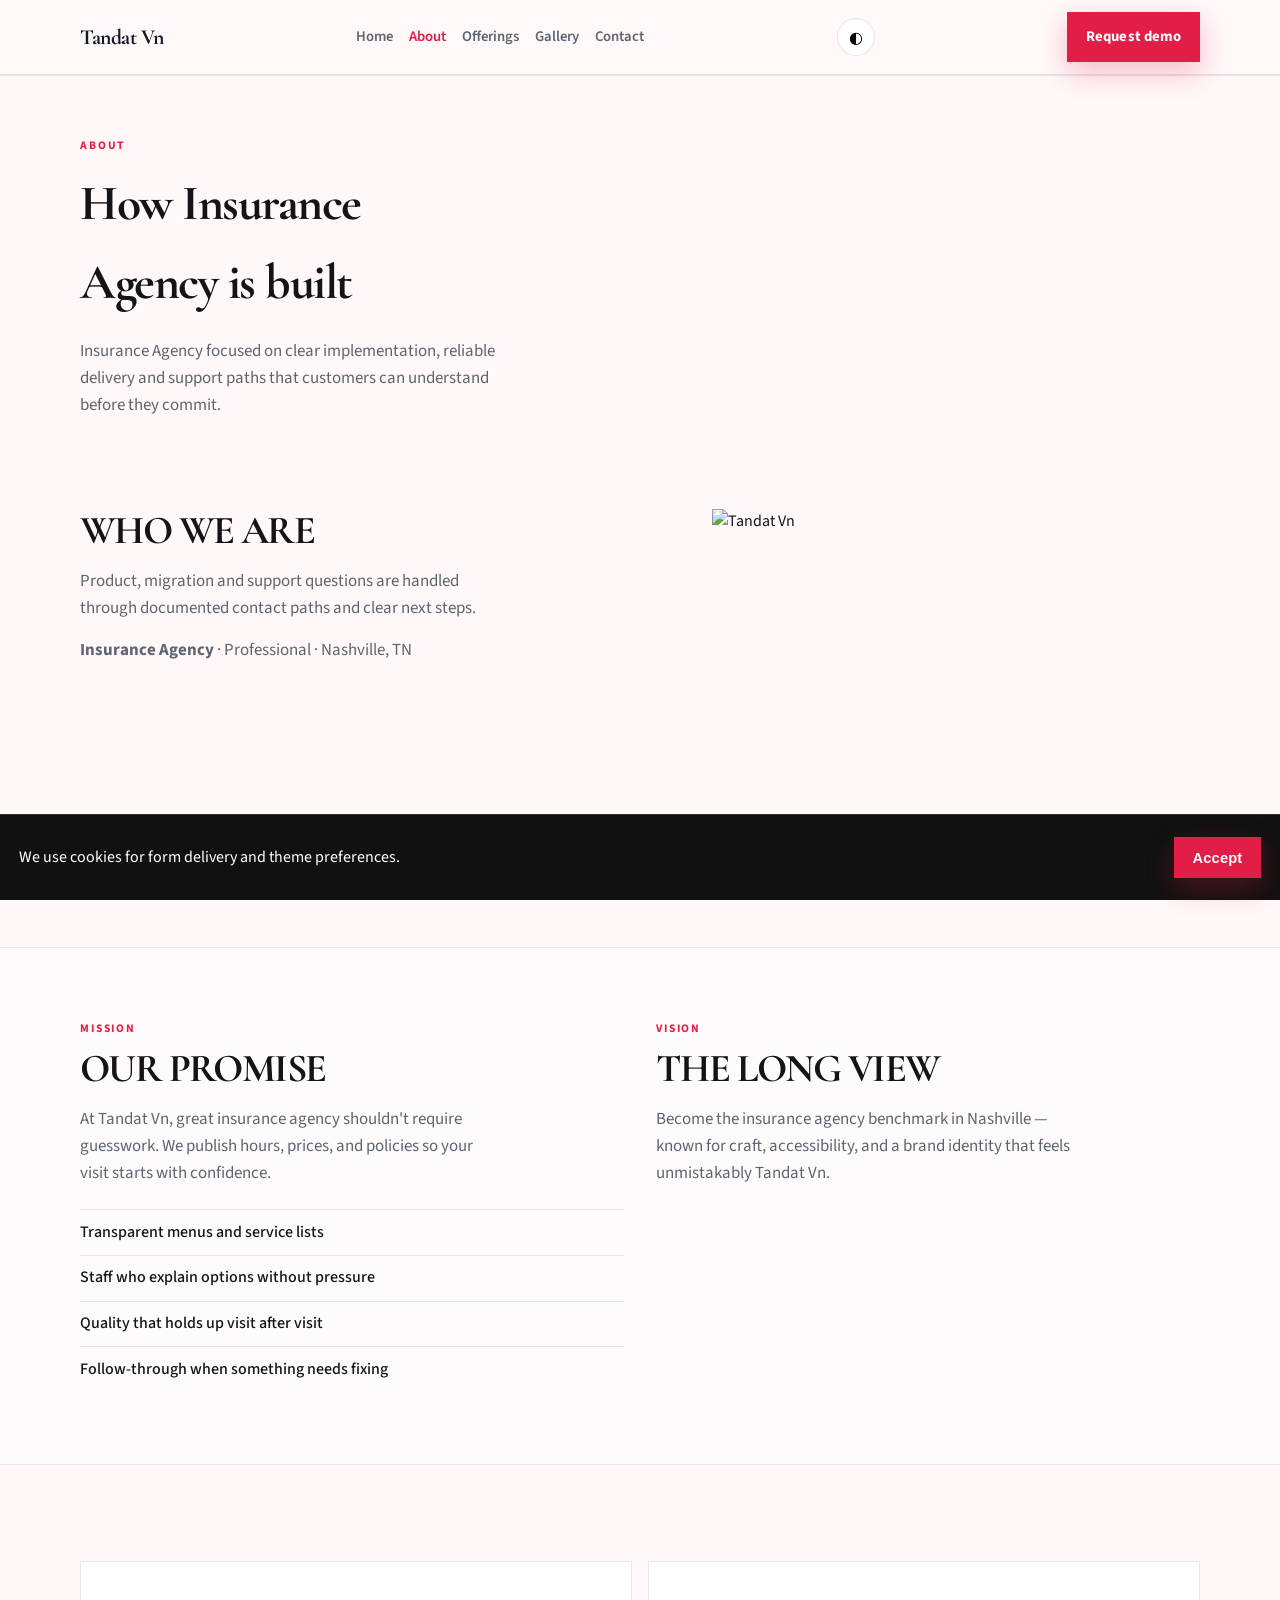
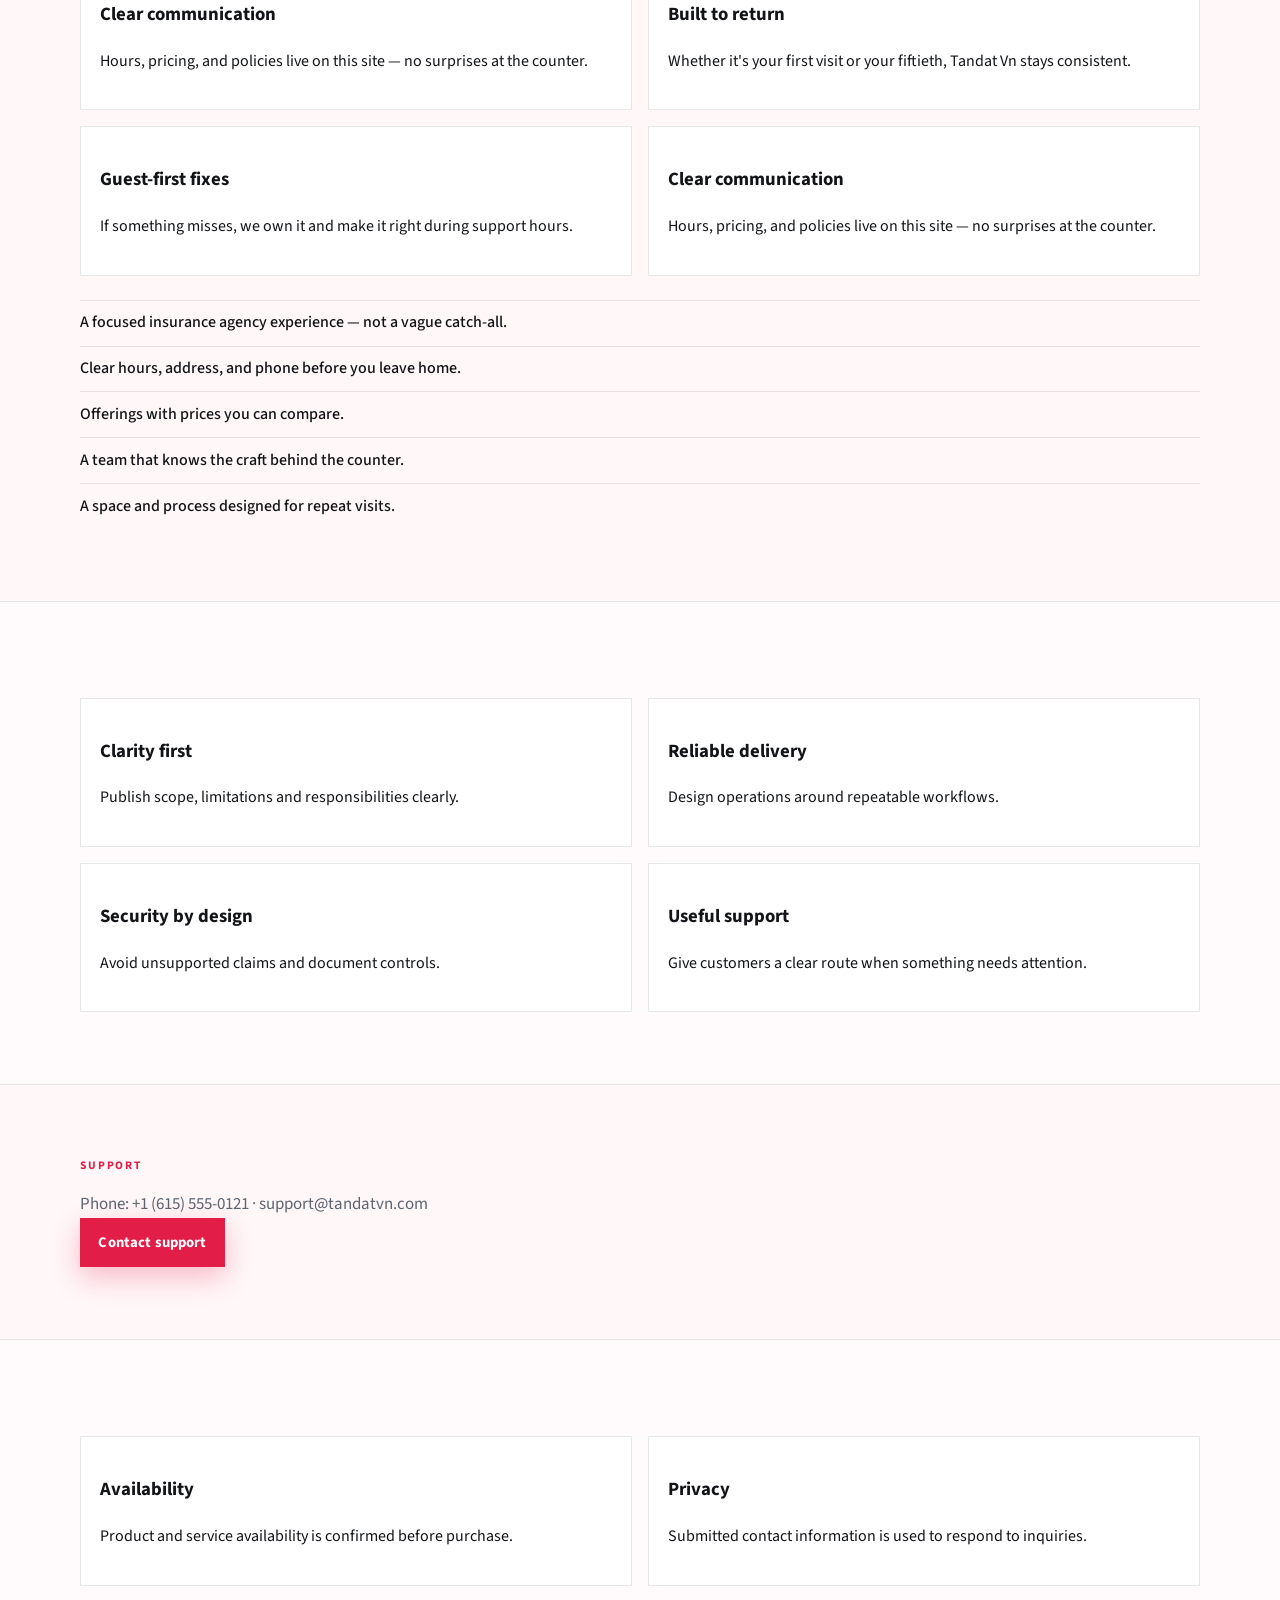
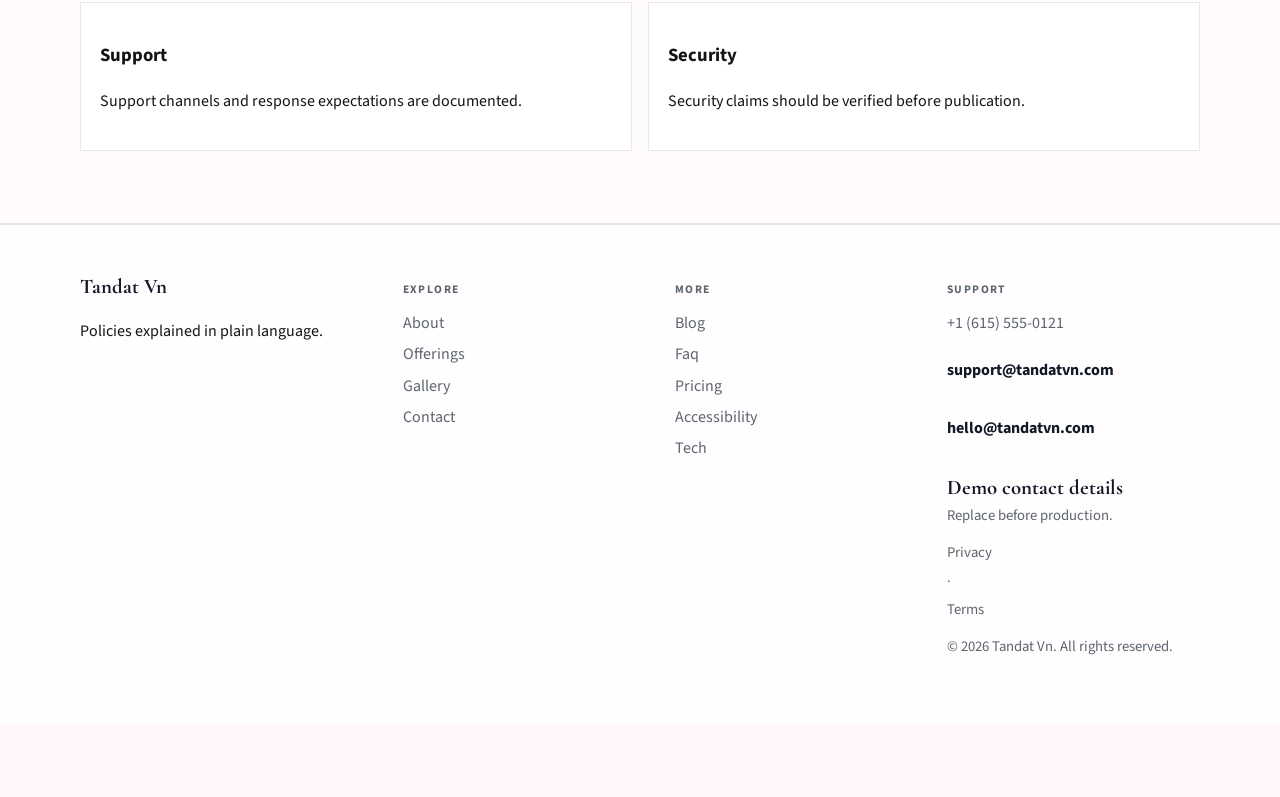
==== about.html @ 9e5266d1 "Publish company website" ====
<!DOCTYPE html>
<html lang="en">
<head>
  <meta charset="UTF-8" />
  <meta name="viewport" content="width=device-width, initial-scale=1" />
  <title>About | Tandat Vn</title>
  <meta name="description" content="Insurance Agency focused on clear implementation, reliable delivery and support paths that customers can understand before they commit." />
  <meta property="og:title" content="About | Tandat Vn" />
  <meta property="og:description" content="Insurance Agency focused on clear implementation, reliable delivery and support paths that customers can understand before they commit." />
  <meta property="og:type" content="website" />
  <meta name="twitter:card" content="summary_large_image" />
  <meta name="twitter:title" content="About | Tandat Vn" />
  <meta name="twitter:description" content="Insurance Agency focused on clear implementation, reliable delivery and support paths that customers can understand before they commit." />
  <meta property="og:image" content="assets/img-1.jpg" />
  <meta name="twitter:image" content="assets/img-1.jpg" />
  <meta property="og:url" content="https://tandat-vn.github.io" />
  <script type="application/ld+json">{"@context": "https://schema.org", "@type": "LocalBusiness", "name": "Tandat Vn", "description": "Policies explained in plain language.", "url": "https://tandat-vn.github.io", "image": "assets/img-1.jpg"}</script>
<script type="application/ld+json">{"@context": "https://schema.org", "@type": "FAQPage", "mainEntity": [{"@type": "Question", "name": "Where are you?", "acceptedAnswer": {"@type": "Answer", "text": "501 Broadway, Nashville, TN. See the map on Visit."}}, {"@type": "Question", "name": "How do I reach support?", "acceptedAnswer": {"@type": "Answer", "text": "Use the Contact form or email support@tandatvn.com. We reply during open hours."}}, {"@type": "Question", "name": "How do I book?", "acceptedAnswer": {"@type": "Answer", "text": "Send a message on Contact, email bookings@tandatvn.com, or call +1 (615) 555-0121."}}, {"@type": "Question", "name": "Are prices current?", "acceptedAnswer": {"@type": "Answer", "text": "Listed prices are current and may shift with seasons — we update this site when they do."}}, {"@type": "Question", "name": "Do you take groups?", "acceptedAnswer": {"@type": "Answer", "text": "Yes for many bookings — tell us the size and date and we'll confirm what Tandat Vn can host."}}, {"@type": "Question", "name": "What should I bring?", "acceptedAnswer": {"@type": "Answer", "text": "Just yourself (and any notes on allergies, sizes, or preferences). We'll handle the rest."}}, {"@type": "Question", "name": "Where can I read updates?", "acceptedAnswer": {"@type": "Answer", "text": "Blog and Journal pages publish changes before social media."}}, {"@type": "Question", "name": "How do I join the team?", "acceptedAnswer": {"@type": "Answer", "text": "Open roles are listed on Careers — we reply to every application."}}, {"@type": "Question", "name": "Is the space accessible?", "acceptedAnswer": {"@type": "Answer", "text": "See our Accessibility page for entrance, seating and restroom notes."}}, {"@type": "Question", "name": "Can I book for someone else?", "acceptedAnswer": {"@type": "Answer", "text": "Yes — include their name and preferences in the contact form."}}]}</script>
<script type="application/ld+json">{"@context": "https://schema.org", "@type": "WebSite", "name": "Tandat Vn", "url": "https://tandat-vn.github.io", "description": "Policies explained in plain language."}</script>
  <link rel="alternate" hreflang="en" href="index.html" />
  <link rel="alternate" hreflang="x-default" href="index.html" />
  <meta name="theme-color" content="#111111" />
  <link rel="preconnect" href="https://fonts.googleapis.com" />
  <link rel="preconnect" href="https://fonts.gstatic.com" crossorigin />
  <link href="https://fonts.googleapis.com/css2?family=Cormorant+Garamond:wght@600;700&family=Source+Sans+3:wght@400;500;600;700&display=swap" rel="stylesheet" />
  <link rel="stylesheet" href="styles.css" />
  <link rel="icon" href="favicon.svg" type="image/svg+xml" />
</head>
<body>

  <header class="top">
    <div class="shell bar">
      <a class="logo" href="index.html">Tandat Vn</a>
      <button class="nav-toggle" type="button" aria-label="Open menu" data-nav-toggle>
        <span></span><span></span><span></span>
      </button>
      <nav data-nav><a href="index.html">Home</a><a href="about.html" class="on">About</a><a href="offerings.html">Offerings</a><a href="gallery.html">Gallery</a><a href="contact.html">Contact</a></nav>
      <button type="button" class="theme-toggle" data-theme-toggle aria-label="Toggle dark mode">◐</button>
      <a class="cta" href="contact.html" data-open-book>Request demo</a>
    </div>
  </header>  <main class="page">
    <section class="page-hero"><div class="shell">
      <p class="eyebrow">About</p>
      <h1>How Insurance Agency is built</h1>
      <p class="lead">Insurance Agency focused on clear implementation, reliable delivery and support paths that customers can understand before they commit.</p>
    </div></section>
    <section class="block"><div class="shell split">
      <div><h2>Who we are</h2><p class="lead">Product, migration and support questions are handled through documented contact paths and clear next steps.</p>
      <p class="lead"><strong>Insurance Agency</strong> · Professional · Nashville, TN</p></div>
      <img class="solo" src="assets/img-4.jpg" alt="Tandat Vn" />
    </div></section>
    <section class="block tint"><div class="shell two-col">
      <article><p class="eyebrow">Mission</p><h2>Our promise</h2><p class="lead">At Tandat Vn, great insurance agency shouldn't require guesswork. We publish hours, prices, and policies so your visit starts with confidence.</p>
      <ul class="checks"><li>Transparent menus and service lists</li><li>Staff who explain options without pressure</li><li>Quality that holds up visit after visit</li><li>Follow-through when something needs fixing</li></ul></article>
      <article><p class="eyebrow">Vision</p><h2>The long view</h2><p class="lead">Become the insurance agency benchmark in Nashville — known for craft, accessibility, and a brand identity that feels unmistakably Tandat Vn.</p></article>
    </div></section>
    <section class="block"><div class="shell"><div class="value-grid"><article><h3>Clear communication</h3><p>Hours, pricing, and policies live on this site — no surprises at the counter.</p></article>
<article><h3>Built to return</h3><p>Whether it&#x27;s your first visit or your fiftieth, Tandat Vn stays consistent.</p></article>
<article><h3>Guest-first fixes</h3><p>If something misses, we own it and make it right during support hours.</p></article>
<article><h3>Clear communication</h3><p>Hours, pricing, and policies live on this site — no surprises at the counter.</p></article></div><ul class="checks" style="margin-top:1.5rem"><li>A focused insurance agency experience — not a vague catch-all.</li>
<li>Clear hours, address, and phone before you leave home.</li>
<li>Offerings with prices you can compare.</li>
<li>A team that knows the craft behind the counter.</li>
<li>A space and process designed for repeat visits.</li></ul></div></section>
    <section class="block tint"><div class="shell"><div class="value-grid"><article><h3>Clarity first</h3><p>Publish scope, limitations and responsibilities clearly.</p></article>
<article><h3>Reliable delivery</h3><p>Design operations around repeatable workflows.</p></article>
<article><h3>Security by design</h3><p>Avoid unsupported claims and document controls.</p></article>
<article><h3>Useful support</h3><p>Give customers a clear route when something needs attention.</p></article></div></div></section>
    
    <section class="block"><div class="shell"><p class="eyebrow">Support</p><p class="lead">Phone: +1 (615) 555-0121 · support@tandatvn.com</p>
    <a class="btn solid" href="contact.html">Contact support</a></div></section>
    <section class="block tint"><div class="shell"><div class="value-grid"><article><h3>Availability</h3><p>Product and service availability is confirmed before purchase.</p></article>
<article><h3>Privacy</h3><p>Submitted contact information is used to respond to inquiries.</p></article>
<article><h3>Support</h3><p>Support channels and response expectations are documented.</p></article>
<article><h3>Security</h3><p>Security claims should be verified before publication.</p></article></div></div></section>
  </main>
  <footer class="foot">
    <div class="shell foot-grid">
      <div>
        <strong>Tandat Vn</strong>
        <p>Policies explained in plain language.</p>
        
      </div>
      <div>
        <p class="fh">Explore</p>
        <a href="about.html">About</a><a href="offerings.html">Offerings</a><a href="gallery.html">Gallery</a><a href="contact.html">Contact</a>
      </div>
      <div>
        <p class="fh">More</p>
        <a href="blog.html">Blog</a><a href="faq.html">Faq</a><a href="pricing.html">Pricing</a><a href="accessibility.html">Accessibility</a><a href="tech.html">Tech</a>
      </div>
      <div>
        <p class="fh">Support</p>
        <a href="tel:+16155550121">+1 (615) 555-0121</a>
        <p class="mail-plain">support@tandatvn.com</p>
        <p class="mail-plain">hello@tandatvn.com</p>
        
        <p class="foot-meta"><strong>Demo contact details</strong><br/>Replace before production.</p>
        <p class="foot-meta"><a href="privacy.html">Privacy</a> · <a href="terms.html">Terms</a></p>
        <p class="foot-meta">© 2026 Tandat Vn. All rights reserved.</p>
      </div>
    </div>
  </footer>
  <div class="cookie-bar" data-cookie-bar hidden>
    <p>We use cookies for form delivery and theme preferences.</p>
    <button type="button" class="btn solid" data-cookie-accept>Accept</button>
  </div>
  <div class="mobile-cta">
    <a href="tel:+16155550121">Call</a>
    <button type="button" data-open-book>Contact sales</button>
    
  </div>
  <div class="toast" data-toast hidden></div>

  <div class="modal" data-book-modal hidden>
    <div class="modal-card">
      <button class="modal-close" type="button" data-close-book aria-label="Close">×</button>
      <p class="eyebrow">Quick request</p>
      <h3>Contact Tandat Vn</h3>
      <p class="lead">Send the essentials and we will reply by email.</p>
      <form class="contact-form compact" data-quick-book data-support="support@tandatvn.com">
        <label>Name<input name="name" required placeholder="Your name" /></label>
        <label>Email<input type="email" name="email" required placeholder="you@email.com" /></label>
        <label>Timing<input name="when" required placeholder="Preferred date or timeline" /></label>
        <label>Notes<textarea name="message" rows="3" placeholder="Project, product, service or other details…"></textarea></label>
        <button class="btn solid" type="submit">Contact sales</button>
      </form>
    </div>
  </div>

  <div class="lightbox" data-lightbox hidden>
    <button class="modal-close" type="button" data-lightbox-close aria-label="Close">×</button>
    <img data-lightbox-img alt="" />
    <div class="lightbox-nav">
      <button type="button" data-lightbox-prev>‹</button>
      <button type="button" data-lightbox-next>›</button>
    </div>
  </div>
  <script src="site.js"></script>
</body></html>
---- styles.css ----
:root {
  --ink:#121417; --muted:#5c6570; --paper:#fff7f8;
  --accent:#e11d48; --deep:#111827; --line:rgba(18,20,23,.10);
  --display:"Cormorant Garamond",Georgia,"Times New Roman",serif;
  --body:"Source Sans 3","Segoe UI",sans-serif; --shell:1120px;
  --radius:16px;
}
*{box-sizing:border-box} html{scroll-behavior:smooth}
body{margin:0;font-family:var(--body);color:var(--ink);background:var(--paper);line-height:1.6;padding-bottom:72px;-webkit-font-smoothing:antialiased}
a{color:inherit;text-decoration:none} img{max-width:100%;display:block}
.shell{width:min(var(--shell),calc(100% - 2.4rem));margin-inline:auto}
.sr{position:absolute;left:-9999px}
.mail-plain{display:inline-block;font-weight:700;color:var(--deep);word-break:break-all}
.support-banner{padding:1.25rem 1.35rem;margin:0 0 1.5rem;border:1px solid var(--line);border-left:4px solid var(--accent);background:#fff;border-radius:var(--radius)}
.support-mail{margin:.35rem 0 .5rem;font-family:var(--display);font-size:clamp(1.4rem,3vw,2rem);font-weight:700;color:var(--deep)}
.form-success{margin-top:1.2rem;padding:1.4rem;border:1px solid color-mix(in srgb,var(--accent) 35%,var(--line));background:#fff;border-radius:var(--radius)}
.form-success h3{margin:0 0 .5rem;font-family:var(--display);font-size:1.6rem}
.form-success[hidden],.contact-form[hidden]{display:none !important}
.contact-form select{width:100%;padding:.85rem 1rem;border:1px solid var(--line);border-radius:8px;font:inherit;background:#fff}
.top{position:sticky;top:0;z-index:40;backdrop-filter:blur(14px);background:color-mix(in srgb,var(--paper) 90%,white);border-bottom:1px solid var(--line)}
.bar{min-height:74px;display:flex;align-items:center;justify-content:space-between;gap:1rem;position:relative}
.logo{font-family:var(--display);font-weight:700;font-size:1.35rem;color:var(--deep);letter-spacing:-.02em}
nav{display:flex;flex-wrap:wrap;gap:1rem;font-weight:600;font-size:.92rem;color:var(--muted)}
nav a.on,nav a:hover{color:var(--accent)}
.nav-toggle{display:none;flex-direction:column;gap:5px;background:transparent;border:0;padding:.4rem;cursor:pointer}
.nav-toggle span{display:block;width:22px;height:2px;background:var(--deep)}
.cta,.btn{display:inline-flex;align-items:center;justify-content:center;padding:.8rem 1.15rem;border-radius:var(--radius);font-weight:700;font-size:.92rem;border:0;cursor:pointer;letter-spacing:.01em}
.cta,.btn.solid{background:var(--accent);color:#fff}
.btn.line{border:1px solid rgba(255,255,255,.55);color:#fff;background:transparent}
.btn.quiet{border:1px solid var(--line);background:#fff;color:var(--ink)}
.hero{position:relative;min-height:92vh;display:grid;align-items:end;color:#fff;overflow:hidden}
.hero-bg{position:absolute;inset:0;background-size:cover;background-position:center center;background-repeat:no-repeat}
.hero-shade{position:absolute;inset:0;background:linear-gradient(115deg,rgba(10,12,16,.72),rgba(10,12,16,.18))}
.hero-photo img{width:100%;aspect-ratio:16/9;object-fit:cover;object-position:center;display:block;max-height:min(78vh,900px)}
.hero-copy{position:relative;z-index:2;padding:5rem 0 3.8rem;max-width:720px}
.brand{margin:0 0 .75rem;font-family:var(--display);font-size:clamp(1.85rem,3.6vw,2.7rem);font-weight:700}
.hero h1,.page-hero h1{margin:0;font-family:var(--display);letter-spacing:-.03em;font-weight:700}
.hero h1{font-size:clamp(2.15rem,5.2vw,3.55rem);max-width:15ch;line-height:1.05}
.lede{margin:1.15rem 0 0;max-width:42ch;color:rgba(255,255,255,.9);font-size:1.08rem}
.actions{display:flex;flex-wrap:wrap;gap:.75rem;margin-top:1.7rem}
.promo{display:flex;justify-content:space-between;gap:1rem;align-items:center;margin:1.35rem auto;padding:1.05rem 1.25rem;background:#fff;border:1px solid var(--line);border-radius:var(--radius);box-shadow:0 8px 28px rgba(18,20,23,.04)}
.promo p{margin:0;font-weight:600}
.promo a{font-weight:800;color:var(--accent);white-space:nowrap}
.strip{border-bottom:1px solid var(--line);background:rgba(255,255,255,.5)}
.strip-row{display:flex;flex-wrap:wrap;gap:.8rem 1.5rem;padding:1.05rem 0;font-weight:700;color:var(--deep);font-size:.95rem}
.stats-band{border-bottom:1px solid var(--line);background:rgba(255,255,255,.72)}
.stats-row{display:grid;grid-template-columns:repeat(4,1fr);gap:1rem;padding:1.55rem 0}
.stat b{display:block;font-family:var(--display);font-size:1.65rem;color:var(--deep)}
.stat span{display:block;margin-top:.25rem;color:var(--muted);font-size:.88rem}
.mosaic{display:grid;grid-template-columns:1.2fr 1fr 1fr;gap:.85rem}
.mosaic img{width:100%;aspect-ratio:4/3;object-fit:cover;object-position:center;border-radius:var(--radius);display:block}
.block{padding:4.8rem 0}.block.tint{background:rgba(255,255,255,.58);border-block:1px solid var(--line)}
.eyebrow{margin:0 0 .55rem;font-size:.72rem;font-weight:700;letter-spacing:.16em;text-transform:uppercase;color:var(--accent)}
h2{margin:0;font-family:var(--display);font-size:clamp(1.85rem,3.1vw,2.55rem);letter-spacing:-.03em;max-width:18ch;line-height:1.1}
.lead{margin:.95rem 0 0;color:var(--muted);max-width:52ch;font-size:1.06rem}
.split{display:grid;grid-template-columns:1.1fr .9fr;gap:2.2rem;align-items:start}
.amenity-grid,.contact-grid,.newsletter{display:grid;grid-template-columns:1.1fr .9fr;gap:2.2rem;align-items:start}
.checks,.why,.hours{margin:1.35rem 0 0;padding:0;list-style:none}
.checks li,.why li,.hours li{padding:.6rem 0;border-top:1px solid var(--line);font-weight:500}
.hours-card,.card{background:#fff;border:1px solid var(--line);border-radius:var(--radius);padding:1.4rem;box-shadow:0 10px 30px rgba(18,20,23,.035)}
.card-actions{display:flex;flex-wrap:wrap;gap:.6rem;margin-top:1rem}
.stack-card p{margin:0 0 1rem}
.about-photos{display:grid;gap:.85rem}
.about-photos img,.solo{width:100%;aspect-ratio:4/3;object-fit:cover;object-position:center;border-radius:var(--radius)}
.solo.wide{aspect-ratio:16/9;margin-top:1rem}
.menu-grid{margin-top:2rem;display:grid;grid-template-columns:repeat(3,1fr);gap:1rem}
.menu-list{margin-top:1.5rem;display:grid;gap:.85rem}
.menu-list .item{padding:1.1rem 1.2rem}
.item{background:#fff;border:1px solid var(--line);border-radius:var(--radius);padding:1.2rem;position:relative;box-shadow:0 8px 24px rgba(18,20,23,.03)}
.item.soft{background:color-mix(in srgb,var(--paper) 70%,white)}
.item-top{display:flex;justify-content:space-between;gap:.5rem;align-items:baseline}
.item h3{margin:0 0 .35rem;font-family:var(--display);font-size:1.25rem}
.item p{margin:0;color:var(--muted)}
.item .tag{margin-top:.7rem;font-size:.72rem;font-weight:800;letter-spacing:.1em;text-transform:uppercase;color:var(--accent)}
.price{font-weight:700;color:var(--accent);white-space:nowrap}
.process{list-style:none;margin:2rem 0 0;padding:0;display:grid;gap:1rem}
.process li{display:grid;grid-template-columns:64px 1fr;gap:1rem;padding:1rem 0;border-top:1px solid var(--line)}
.process span{font-family:var(--display);font-size:1.5rem;color:var(--accent)}
.quotes{display:grid;grid-template-columns:repeat(3,1fr);gap:1rem;margin-top:1.5rem}
blockquote{margin:0;padding:1.3rem;background:#fff;border:1px solid var(--line);border-radius:var(--radius)}
blockquote p{margin:0;font-family:var(--display);font-size:1.25rem;line-height:1.25}
blockquote footer{margin-top:.85rem;color:var(--muted);font-size:.9rem}
.value-grid,.team-grid{display:grid;grid-template-columns:repeat(2,1fr);gap:1rem;margin-top:1.5rem}
.two-col{display:grid;grid-template-columns:1fr 1fr;gap:2rem;align-items:start}
.value-grid article,.person,.team-card{background:#fff;border:1px solid var(--line);border-radius:var(--radius);padding:1.2rem;overflow:hidden}
.team-card img{width:100%;aspect-ratio:1;object-fit:cover;object-position:center top;border-radius:calc(var(--radius) - 4px);margin:0 0 .85rem;display:block}
.team-card h3{margin:0 0 .25rem;font-family:var(--display);font-size:1.2rem}
.team-card .eyebrow{margin:0 0 .5rem}
.team-card p:last-child{margin:0;color:var(--muted);line-height:1.55}
.person .role{color:var(--accent);font-weight:700;margin:.2rem 0 .5rem}
img{max-width:100%;height:auto;display:block}
picture,figure{margin:0}
.faq details{border-top:1px solid var(--line);padding:1rem 0}
.faq summary{cursor:pointer;font-weight:700}
.faq p{margin:.6rem 0 0;color:var(--muted)}
.page-hero{padding:3.8rem 0 1.1rem}
.page-hero h1{font-size:clamp(2.1rem,4vw,3.1rem);max-width:16ch}
.page .lead{color:var(--muted)}
.gallery-rich{display:grid;grid-template-columns:repeat(2,1fr);gap:1rem}
.gallery-rich figure{margin:0}
.gallery-rich img{width:100%;aspect-ratio:4/3;object-fit:cover;object-position:center;border-radius:var(--radius)}
.gallery-rich figcaption{margin-top:.45rem;color:var(--muted);font-size:.88rem}
.visit-grid{display:grid;grid-template-columns:.85fr 1.15fr;gap:1.6rem}
.map-wrap{margin-top:1rem;border-radius:var(--radius);overflow:hidden;border:1px solid var(--line);background:#fff}
.map-wrap iframe{width:100%;height:320px;border:0;display:block}
.map-note{margin:.55rem 1rem 1rem;font-size:.9rem}
.map-note a{color:var(--accent);font-weight:700}
.contact-form,.news-form{display:grid;gap:.9rem;margin-top:1rem}
.contact-form label{display:grid;gap:.35rem;font-weight:700;font-size:.9rem}
.contact-form input,.contact-form textarea,.news-form input{width:100%;padding:.9rem 1rem;border:1px solid var(--line);border-radius:8px;font:inherit;background:#fff}
.contact-form input:focus,.contact-form textarea:focus,.contact-form select:focus,.news-form input:focus{outline:2px solid color-mix(in srgb,var(--accent) 45%,white);border-color:var(--accent)}
.news-form{grid-template-columns:1fr auto;align-items:center}
.form-note{margin:0;color:var(--muted);font-size:.88rem}
.cta-band{padding:4rem 0;background:var(--deep);color:#fff}
.cta-band h2{color:#fff;max-width:16ch}
.cta-band p{color:rgba(255,255,255,.86);max-width:46ch}
.center-cta{text-align:center;margin-top:2rem}
.textlink{display:inline-block;margin-top:1rem;font-weight:700;color:var(--accent)}
.foot{border-top:1px solid var(--line);padding:2.8rem 0 3.2rem;background:rgba(255,255,255,.72)}
.foot-grid{display:grid;grid-template-columns:1.2fr 1fr 1fr 1fr;gap:1.2rem}
.fh{font-size:.72rem;font-weight:700;letter-spacing:.12em;text-transform:uppercase;color:var(--muted)}
.foot a{display:block;margin:.35rem 0;color:var(--muted)}
.foot a:hover{color:var(--accent)}
.foot strong{font-family:var(--display);font-size:1.3rem;color:var(--deep)}
.foot-meta{color:var(--muted);font-size:.92rem;line-height:1.55}
.mobile-cta{display:none;position:fixed;left:0;right:0;bottom:0;z-index:50;background:#fff;border-top:1px solid var(--line);grid-template-columns:1fr 1fr 1fr}
.mobile-cta a,.mobile-cta button{text-align:center;padding:.95rem .4rem;font-weight:800;font-size:.85rem;color:var(--deep);background:transparent;border:0;font-family:inherit;cursor:pointer}
.mobile-cta a:nth-child(2),.mobile-cta button:nth-child(2){background:var(--accent);color:#fff}
.toast{position:fixed;left:50%;bottom:5.5rem;transform:translateX(-50%);background:var(--deep);color:#fff;padding:.9rem 1.2rem;border-radius:999px;font-weight:700;z-index:80;box-shadow:0 12px 32px rgba(0,0,0,.22)}
.btn.mini{padding:.45rem .7rem;font-size:.78rem}
.item-actions{display:flex;flex-wrap:wrap;gap:.45rem;margin-top:.9rem}
.offer-tools{margin-bottom:1rem}
.offer-tools input{width:min(420px,100%);padding:.85rem 1rem;border:1px solid var(--line);border-radius:8px;font:inherit;background:#fff}
.saved-tray{margin:1rem 0;padding:1rem;border:1px dashed var(--line);background:#fff;border-radius:var(--radius)}
.saved-tray ul{margin:.5rem 0 1rem;padding-left:1.1rem}
.open-badge{display:inline-flex;align-items:center;gap:.35rem;padding:.35rem .65rem;border-radius:999px;font-size:.75rem;font-weight:800;letter-spacing:.04em;text-transform:uppercase;background:#ecfdf5;color:#166534;border:1px solid #86efac}
.open-badge.closed{background:#fef2f2;color:#991b1b;border-color:#fecaca}
.open-badge.unknown{background:#f8fafc;color:#475569;border-color:#cbd5e1}
.text-cta{border:0;background:transparent;color:var(--accent);font-weight:800;cursor:pointer;font:inherit;padding:0}
.copy-btn{margin-left:.45rem;border:1px solid var(--line);background:#fff;border-radius:6px;padding:.2rem .45rem;font-size:.72rem;font-weight:700;cursor:pointer}
.gal-btn{display:block;width:100%;padding:0;border:0;background:transparent;cursor:zoom-in}
.gal-btn img{width:100%;aspect-ratio:4/3;object-fit:cover;object-position:center;border-radius:var(--radius)}
.modal,.lightbox{position:fixed;inset:0;z-index:90;background:rgba(10,12,16,.72);display:grid;place-items:center;padding:1rem}
.modal[hidden],.lightbox[hidden]{display:none !important}
.modal-card{width:min(480px,100%);background:var(--paper);border-radius:14px;padding:1.4rem 1.4rem 1.2rem;position:relative;border:1px solid var(--line);box-shadow:0 24px 60px rgba(0,0,0,.28)}
.modal-card h3{margin:.2rem 0 .4rem;font-family:var(--display);font-size:1.7rem}
.modal-close{position:absolute;top:.55rem;right:.7rem;border:0;background:transparent;font-size:1.6rem;cursor:pointer;line-height:1;color:var(--muted)}
.contact-form.compact{margin-top:.8rem}
.lightbox img{max-width:min(960px,92vw);max-height:82vh;object-fit:contain;border-radius:10px;background:#000}
.lightbox-nav{position:absolute;bottom:1.2rem;display:flex;gap:.6rem}
.lightbox-nav button{border:0;background:#fff;color:#111;width:44px;height:44px;border-radius:50%;font-size:1.4rem;cursor:pointer}
.item.is-saved{outline:2px solid color-mix(in srgb,var(--accent) 55%,white)}
.item.is-hidden{display:none}
@media(max-width:900px){
  .nav-toggle{display:flex}
  nav{display:none;position:absolute;top:74px;left:0;right:0;background:var(--paper);border-bottom:1px solid var(--line);padding:1rem;flex-direction:column;gap:.9rem}
  nav.open{display:flex}
  .cta{display:none}
  .split,.menu-grid,.quotes,.value-grid,.team-grid,.gallery-rich,.visit-grid,.foot-grid,.amenity-grid,.contact-grid,.newsletter,.news-form,.stats-row,.mosaic,.two-col{grid-template-columns:1fr}
  .mobile-cta{display:grid}
  .promo{flex-direction:column;align-items:flex-start}
}

.cta,.btn.solid{box-shadow:0 10px 28px rgba(225,29,72,.28)}
.hero h1{max-width:14ch}
.promo{border-color:#fda4af;background:#fff1f2}


:root{--radius:0px}.top,.item,.card,.promo,blockquote,.person,.hours-card{border-width:2px;box-shadow:none}.hero{border-bottom:3px solid var(--deep)}.hero h1,h2{text-transform:uppercase;letter-spacing:-.04em}.menu-grid{gap:0}.menu-grid .item{margin:-1px 0 0 -1px}.btn,.cta{border-radius:0}.block{padding:4.5rem 0}

.prose-block .lead.wide{max-width:62ch}
.journal-card,.journal-entry{background:#fff;border:1px solid var(--line);border-radius:var(--radius);padding:1.2rem}
.journal-stack{display:grid;gap:1rem}
.compare-table{width:100%;border-collapse:collapse;margin-top:1rem}
.compare-table th,.compare-table td{border-top:1px solid var(--line);padding:.75rem;text-align:left}
.compare-table th{font-size:.72rem;letter-spacing:.12em;text-transform:uppercase;color:var(--muted)}
.gallery-hero{min-height:46vh;display:grid;align-items:end;color:#fff;background-size:cover;background-position:center;position:relative}
.gallery-hero::before{content:"";position:absolute;inset:0;background:linear-gradient(180deg,rgba(0,0,0,.15),rgba(0,0,0,.65))}
.gallery-hero .shell{position:relative;z-index:1;padding:3rem 0}
.page-hero.wide-hero h1{max-width:24ch}
.mosaic.teaser{grid-template-columns:repeat(3,1fr);max-height:420px;overflow:hidden}
.reveal{opacity:0;transform:translateY(14px);transition:opacity .5s ease,transform .5s ease}
.reveal.is-visible{opacity:1;transform:none}
.theme-toggle{border:1px solid var(--line);background:#fff;border-radius:999px;width:38px;height:38px;cursor:pointer;font-size:1rem}
body.theme-dark{--paper:#0e1114;--ink:#eef2f6;--muted:#9aa8b6;--line:rgba(255,255,255,.12)}
body.theme-dark .block.tint{background:rgba(255,255,255,.04)}
.cookie-bar{position:fixed;bottom:0;left:0;right:0;z-index:60;display:flex;align-items:center;justify-content:space-between;gap:1rem;padding:.85rem 1.2rem;background:#111;color:#fff;border-top:1px solid #333}
.cookie-bar[hidden]{display:none !important}
.insta-grid{display:grid;grid-template-columns:repeat(3,1fr);gap:.65rem}
.insta-cell{position:relative;overflow:hidden;border-radius:var(--radius)}
.insta-cell img{aspect-ratio:1;object-fit:cover;object-position:center;width:100%;display:block}
.insta-cell figcaption{position:absolute;inset:auto 0 0 0;padding:.5rem;font-size:.72rem;background:linear-gradient(transparent,rgba(0,0,0,.75));color:#fff}
.video-wrap{position:relative;padding-top:56.25%;border-radius:var(--radius);overflow:hidden}
.video-wrap iframe{position:absolute;inset:0;width:100%;height:100%;border:0}
.ba-slider{position:relative}
.ba-panels{display:grid;grid-template-columns:1fr 1fr;gap:1rem}
.ba-after{clip-path:inset(0 50% 0 0)}
.faq-page details{border:1px solid var(--line);border-radius:var(--radius);padding:.85rem 1rem;margin-bottom:.65rem;background:#fff}
.faq-page summary{cursor:pointer;font-weight:700}
.chat-slot{border:1px dashed var(--line);padding:1rem;border-radius:var(--radius);margin:1rem 0}
.theme-toggle{flex-shrink:0}
.bar{flex-wrap:wrap}
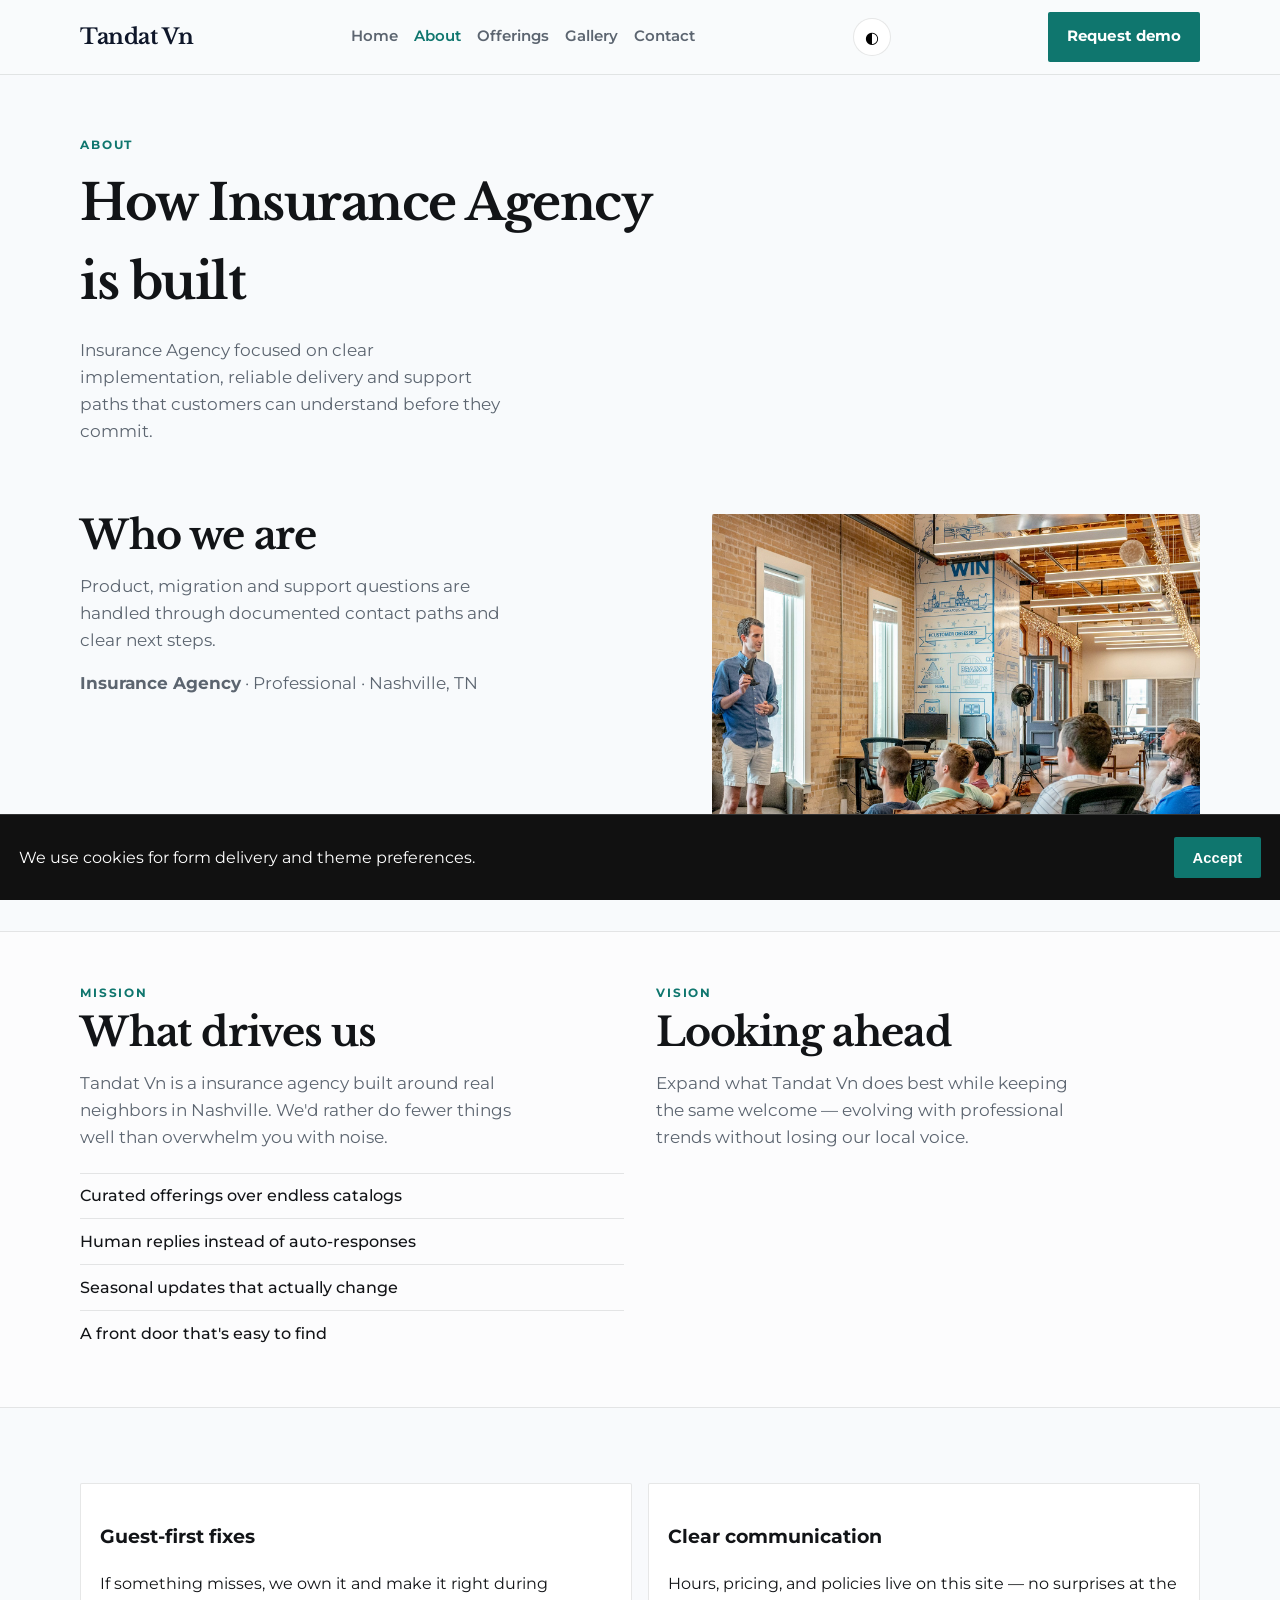
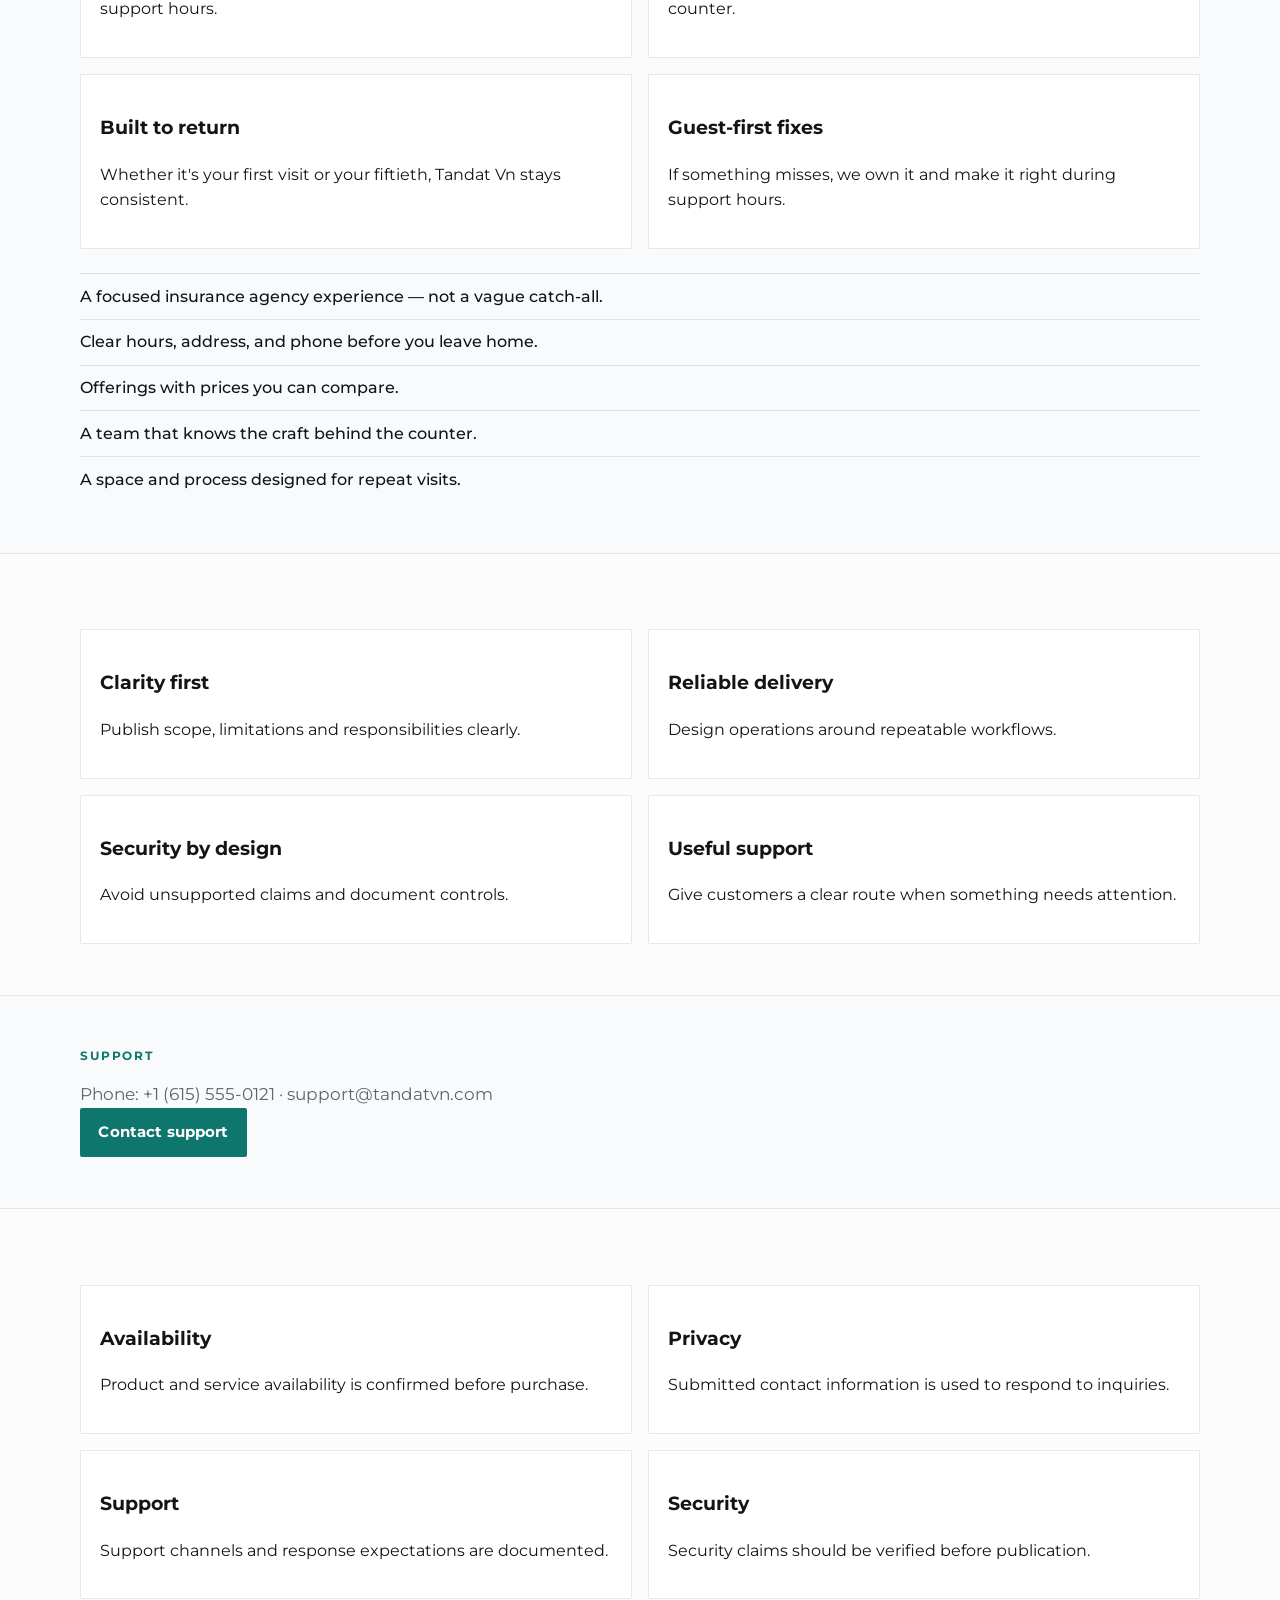
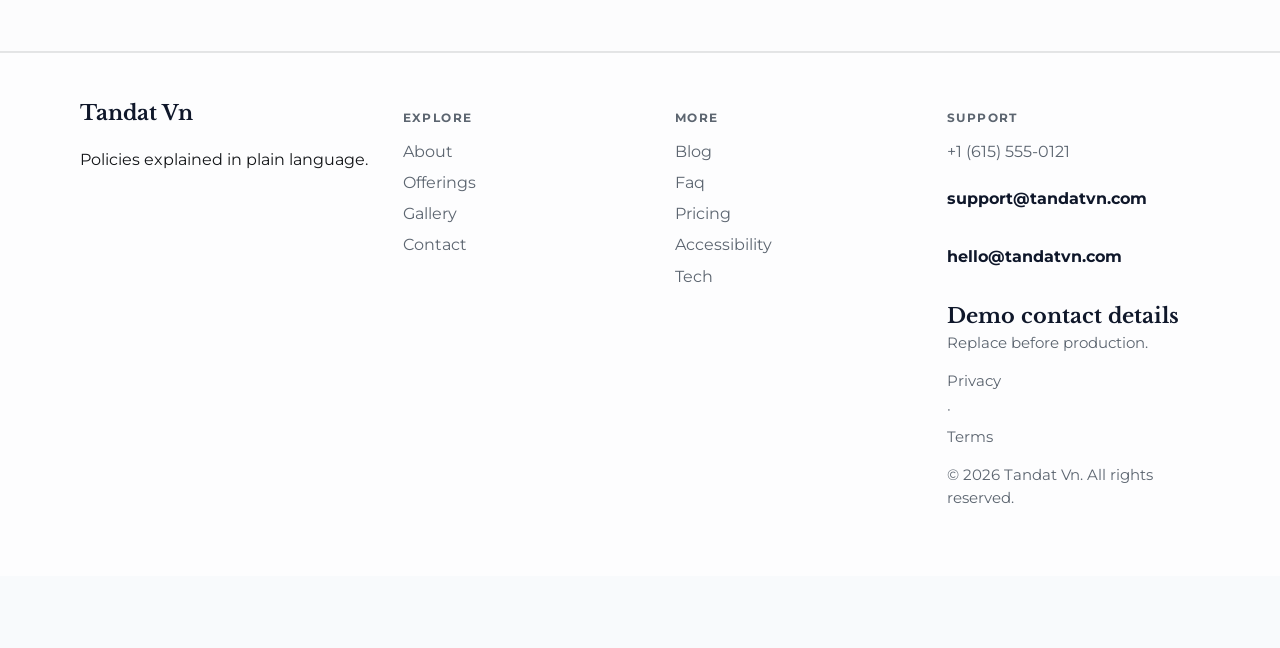
==== commit 98e2ff06: "Improve website (minimal)" ====
--- a/about.html
+++ b/about.html
@@ -15,14 +15,14 @@
   <meta name="twitter:image" content="assets/img-1.jpg" />
   <meta property="og:url" content="https://tandat-vn.github.io" />
   <script type="application/ld+json">{"@context": "https://schema.org", "@type": "LocalBusiness", "name": "Tandat Vn", "description": "Policies explained in plain language.", "url": "https://tandat-vn.github.io", "image": "assets/img-1.jpg"}</script>
-<script type="application/ld+json">{"@context": "https://schema.org", "@type": "FAQPage", "mainEntity": [{"@type": "Question", "name": "Where are you?", "acceptedAnswer": {"@type": "Answer", "text": "501 Broadway, Nashville, TN. See the map on Visit."}}, {"@type": "Question", "name": "How do I reach support?", "acceptedAnswer": {"@type": "Answer", "text": "Use the Contact form or email support@tandatvn.com. We reply during open hours."}}, {"@type": "Question", "name": "How do I book?", "acceptedAnswer": {"@type": "Answer", "text": "Send a message on Contact, email bookings@tandatvn.com, or call +1 (615) 555-0121."}}, {"@type": "Question", "name": "Are prices current?", "acceptedAnswer": {"@type": "Answer", "text": "Listed prices are current and may shift with seasons — we update this site when they do."}}, {"@type": "Question", "name": "Do you take groups?", "acceptedAnswer": {"@type": "Answer", "text": "Yes for many bookings — tell us the size and date and we'll confirm what Tandat Vn can host."}}, {"@type": "Question", "name": "What should I bring?", "acceptedAnswer": {"@type": "Answer", "text": "Just yourself (and any notes on allergies, sizes, or preferences). We'll handle the rest."}}, {"@type": "Question", "name": "Where can I read updates?", "acceptedAnswer": {"@type": "Answer", "text": "Blog and Journal pages publish changes before social media."}}, {"@type": "Question", "name": "How do I join the team?", "acceptedAnswer": {"@type": "Answer", "text": "Open roles are listed on Careers — we reply to every application."}}, {"@type": "Question", "name": "Is the space accessible?", "acceptedAnswer": {"@type": "Answer", "text": "See our Accessibility page for entrance, seating and restroom notes."}}, {"@type": "Question", "name": "Can I book for someone else?", "acceptedAnswer": {"@type": "Answer", "text": "Yes — include their name and preferences in the contact form."}}]}</script>
+<script type="application/ld+json">{"@context": "https://schema.org", "@type": "FAQPage", "mainEntity": [{"@type": "Question", "name": "Where are you?", "acceptedAnswer": {"@type": "Answer", "text": "501 Broadway, Nashville, TN. See the map on Visit."}}, {"@type": "Question", "name": "How do I reach support?", "acceptedAnswer": {"@type": "Answer", "text": "Use the Contact form or email support@tandatvn.com. We reply during open hours."}}, {"@type": "Question", "name": "How do I book?", "acceptedAnswer": {"@type": "Answer", "text": "Send a message on Contact, email bookings@tandatvn.com, or call +1 (615) 555-0121."}}, {"@type": "Question", "name": "Are prices current?", "acceptedAnswer": {"@type": "Answer", "text": "Listed prices are current and may shift with seasons — we update this site when they do."}}, {"@type": "Question", "name": "Do you take groups?", "acceptedAnswer": {"@type": "Answer", "text": "Yes for many bookings — tell us the size and date and we'll confirm what Tandat Vn can host."}}, {"@type": "Question", "name": "What should I bring?", "acceptedAnswer": {"@type": "Answer", "text": "Just yourself (and any notes on allergies, sizes, or preferences). We'll handle the rest."}}, {"@type": "Question", "name": "How do I join the team?", "acceptedAnswer": {"@type": "Answer", "text": "Open roles are listed on Careers — we reply to every application."}}, {"@type": "Question", "name": "Is the space accessible?", "acceptedAnswer": {"@type": "Answer", "text": "See our Accessibility page for entrance, seating and restroom notes."}}, {"@type": "Question", "name": "Can I book for someone else?", "acceptedAnswer": {"@type": "Answer", "text": "Yes — include their name and preferences in the contact form."}}, {"@type": "Question", "name": "Where can I read updates?", "acceptedAnswer": {"@type": "Answer", "text": "Blog and Journal pages publish changes before social media."}}]}</script>
 <script type="application/ld+json">{"@context": "https://schema.org", "@type": "WebSite", "name": "Tandat Vn", "url": "https://tandat-vn.github.io", "description": "Policies explained in plain language."}</script>
   <link rel="alternate" hreflang="en" href="index.html" />
   <link rel="alternate" hreflang="x-default" href="index.html" />
   <meta name="theme-color" content="#111111" />
   <link rel="preconnect" href="https://fonts.googleapis.com" />
   <link rel="preconnect" href="https://fonts.gstatic.com" crossorigin />
-  <link href="https://fonts.googleapis.com/css2?family=Cormorant+Garamond:wght@600;700&family=Source+Sans+3:wght@400;500;600;700&display=swap" rel="stylesheet" />
+  <link href="https://fonts.googleapis.com/css2?family=Libre+Baskerville:wght@700&family=Montserrat:wght@400;500;600;700&display=swap" rel="stylesheet" />
   <link rel="stylesheet" href="styles.css" />
   <link rel="icon" href="favicon.svg" type="image/svg+xml" />
 </head>
@@ -50,14 +50,14 @@
       <img class="solo" src="assets/img-4.jpg" alt="Tandat Vn" />
     </div></section>
     <section class="block tint"><div class="shell two-col">
-      <article><p class="eyebrow">Mission</p><h2>Our promise</h2><p class="lead">At Tandat Vn, great insurance agency shouldn't require guesswork. We publish hours, prices, and policies so your visit starts with confidence.</p>
-      <ul class="checks"><li>Transparent menus and service lists</li><li>Staff who explain options without pressure</li><li>Quality that holds up visit after visit</li><li>Follow-through when something needs fixing</li></ul></article>
-      <article><p class="eyebrow">Vision</p><h2>The long view</h2><p class="lead">Become the insurance agency benchmark in Nashville — known for craft, accessibility, and a brand identity that feels unmistakably Tandat Vn.</p></article>
+      <article><p class="eyebrow">Mission</p><h2>What drives us</h2><p class="lead">Tandat Vn is a insurance agency built around real neighbors in Nashville. We'd rather do fewer things well than overwhelm you with noise.</p>
+      <ul class="checks"><li>Curated offerings over endless catalogs</li><li>Human replies instead of auto-responses</li><li>Seasonal updates that actually change</li><li>A front door that's easy to find</li></ul></article>
+      <article><p class="eyebrow">Vision</p><h2>Looking ahead</h2><p class="lead">Expand what Tandat Vn does best while keeping the same welcome — evolving with professional trends without losing our local voice.</p></article>
     </div></section>
-    <section class="block"><div class="shell"><div class="value-grid"><article><h3>Clear communication</h3><p>Hours, pricing, and policies live on this site — no surprises at the counter.</p></article>
+    <section class="block"><div class="shell"><div class="value-grid"><article><h3>Guest-first fixes</h3><p>If something misses, we own it and make it right during support hours.</p></article>
+<article><h3>Clear communication</h3><p>Hours, pricing, and policies live on this site — no surprises at the counter.</p></article>
 <article><h3>Built to return</h3><p>Whether it&#x27;s your first visit or your fiftieth, Tandat Vn stays consistent.</p></article>
-<article><h3>Guest-first fixes</h3><p>If something misses, we own it and make it right during support hours.</p></article>
-<article><h3>Clear communication</h3><p>Hours, pricing, and policies live on this site — no surprises at the counter.</p></article></div><ul class="checks" style="margin-top:1.5rem"><li>A focused insurance agency experience — not a vague catch-all.</li>
+<article><h3>Guest-first fixes</h3><p>If something misses, we own it and make it right during support hours.</p></article></div><ul class="checks" style="margin-top:1.5rem"><li>A focused insurance agency experience — not a vague catch-all.</li>
 <li>Clear hours, address, and phone before you leave home.</li>
 <li>Offerings with prices you can compare.</li>
 <li>A team that knows the craft behind the counter.</li>
--- a/styles.css
+++ b/styles.css
@@ -1,10 +1,10 @@
 
 :root {
-  --ink:#121417; --muted:#5c6570; --paper:#fff7f8;
-  --accent:#e11d48; --deep:#111827; --line:rgba(18,20,23,.10);
-  --display:"Cormorant Garamond",Georgia,"Times New Roman",serif;
-  --body:"Source Sans 3","Segoe UI",sans-serif; --shell:1120px;
-  --radius:16px;
+  --ink:#121417; --muted:#5c6570; --paper:#f8fafc;
+  --accent:#0f766e; --deep:#0f172a; --line:rgba(18,20,23,.10);
+  --display:"Libre Baskerville",Georgia,"Times New Roman",serif;
+  --body:"Montserrat","Segoe UI",sans-serif; --shell:1120px;
+  --radius:2px;
 }
 *{box-sizing:border-box} html{scroll-behavior:smooth}
 body{margin:0;font-family:var(--body);color:var(--ink);background:var(--paper);line-height:1.6;padding-bottom:72px;-webkit-font-smoothing:antialiased}
@@ -29,7 +29,7 @@
 .cta,.btn.solid{background:var(--accent);color:#fff}
 .btn.line{border:1px solid rgba(255,255,255,.55);color:#fff;background:transparent}
 .btn.quiet{border:1px solid var(--line);background:#fff;color:var(--ink)}
-.hero{position:relative;min-height:92vh;display:grid;align-items:end;color:#fff;overflow:hidden}
+.hero{position:relative;min-height:78vh;display:grid;align-items:end;color:#fff;overflow:hidden}
 .hero-bg{position:absolute;inset:0;background-size:cover;background-position:center center;background-repeat:no-repeat}
 .hero-shade{position:absolute;inset:0;background:linear-gradient(115deg,rgba(10,12,16,.72),rgba(10,12,16,.18))}
 .hero-photo img{width:100%;aspect-ratio:16/9;object-fit:cover;object-position:center;display:block;max-height:min(78vh,900px)}
@@ -162,12 +162,11 @@
   .promo{flex-direction:column;align-items:flex-start}
 }
 
-.cta,.btn.solid{box-shadow:0 10px 28px rgba(225,29,72,.28)}
-.hero h1{max-width:14ch}
-.promo{border-color:#fda4af;background:#fff1f2}
-
-
-:root{--radius:0px}.top,.item,.card,.promo,blockquote,.person,.hours-card{border-width:2px;box-shadow:none}.hero{border-bottom:3px solid var(--deep)}.hero h1,h2{text-transform:uppercase;letter-spacing:-.04em}.menu-grid{gap:0}.menu-grid .item{margin:-1px 0 0 -1px}.btn,.cta{border-radius:0}.block{padding:4.5rem 0}
+.block{padding:3.2rem 0}
+.item,.card,.person,blockquote,.promo{box-shadow:none;border-radius:2px}
+.strip-row{font-size:.85rem}
+.lede,.lead{max-width:40ch}
+
 
 .prose-block .lead.wide{max-width:62ch}
 .journal-card,.journal-entry{background:#fff;border:1px solid var(--line);border-radius:var(--radius);padding:1.2rem}
